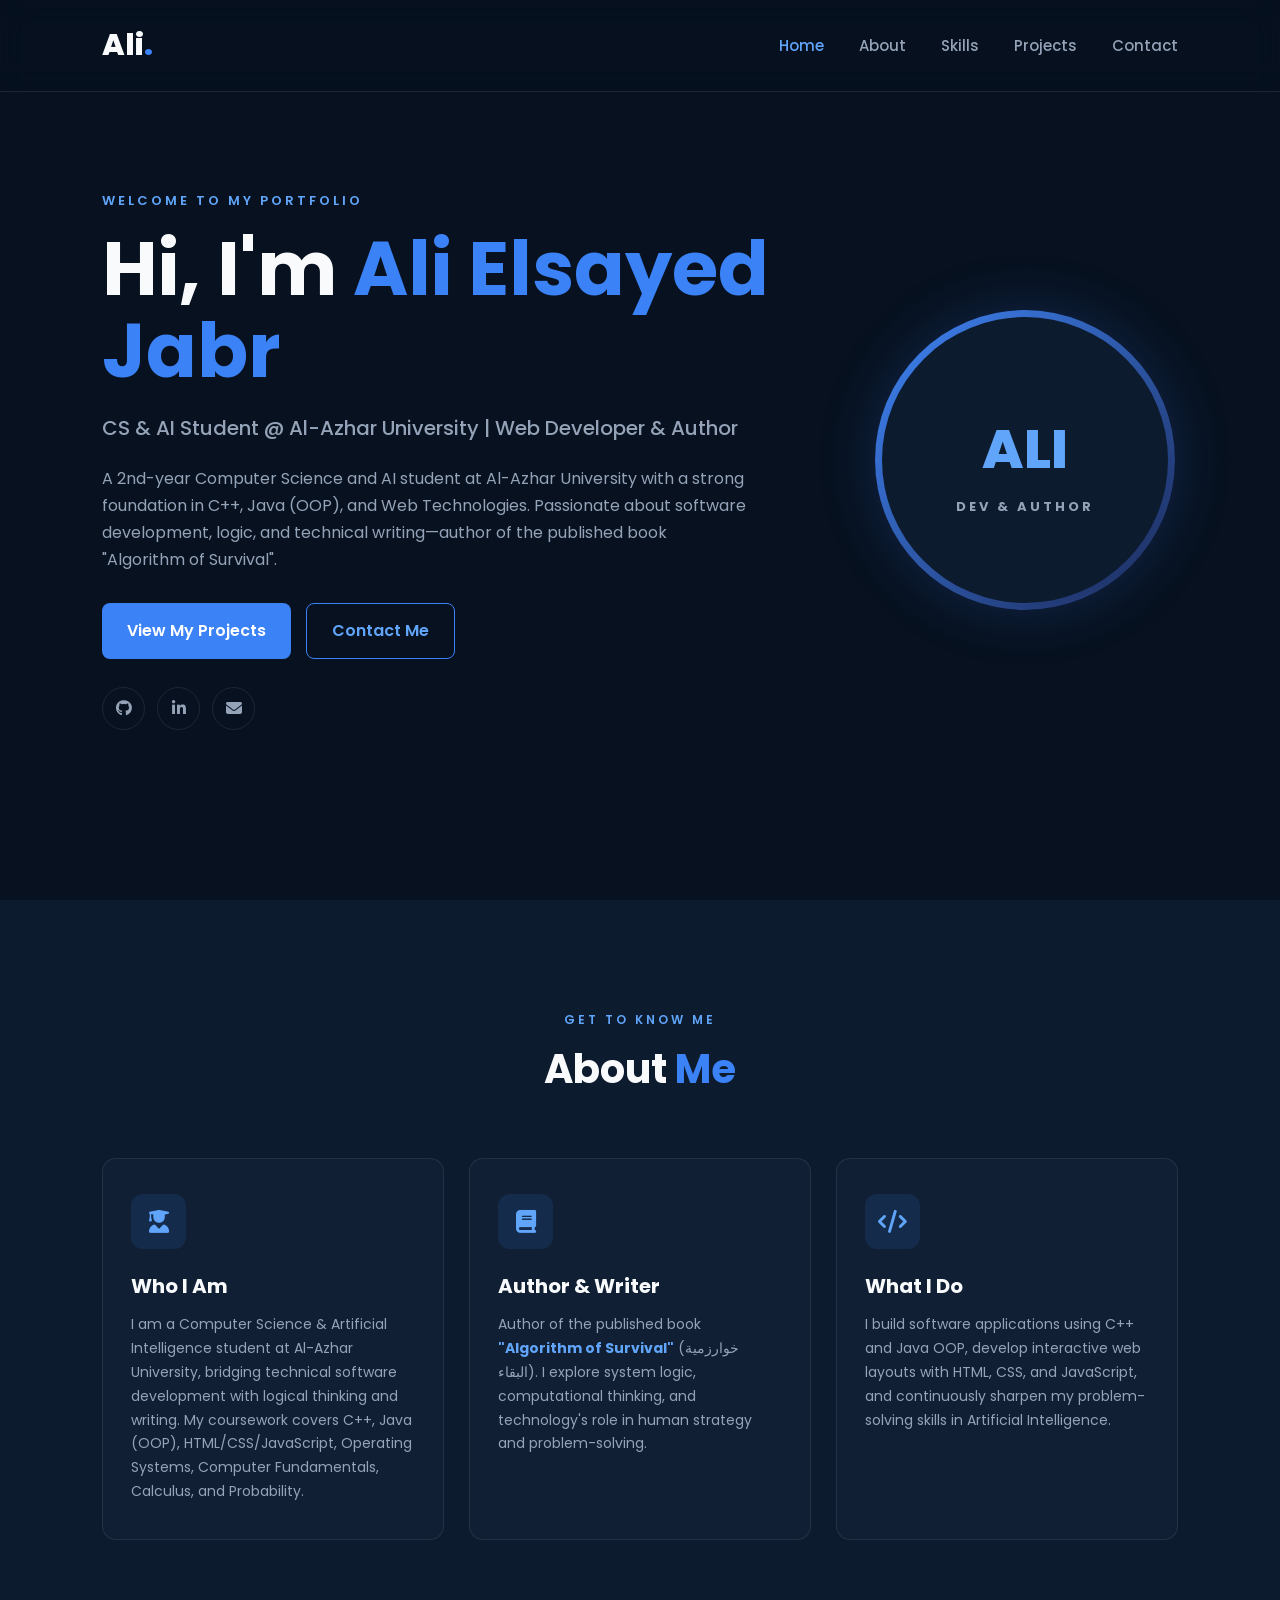
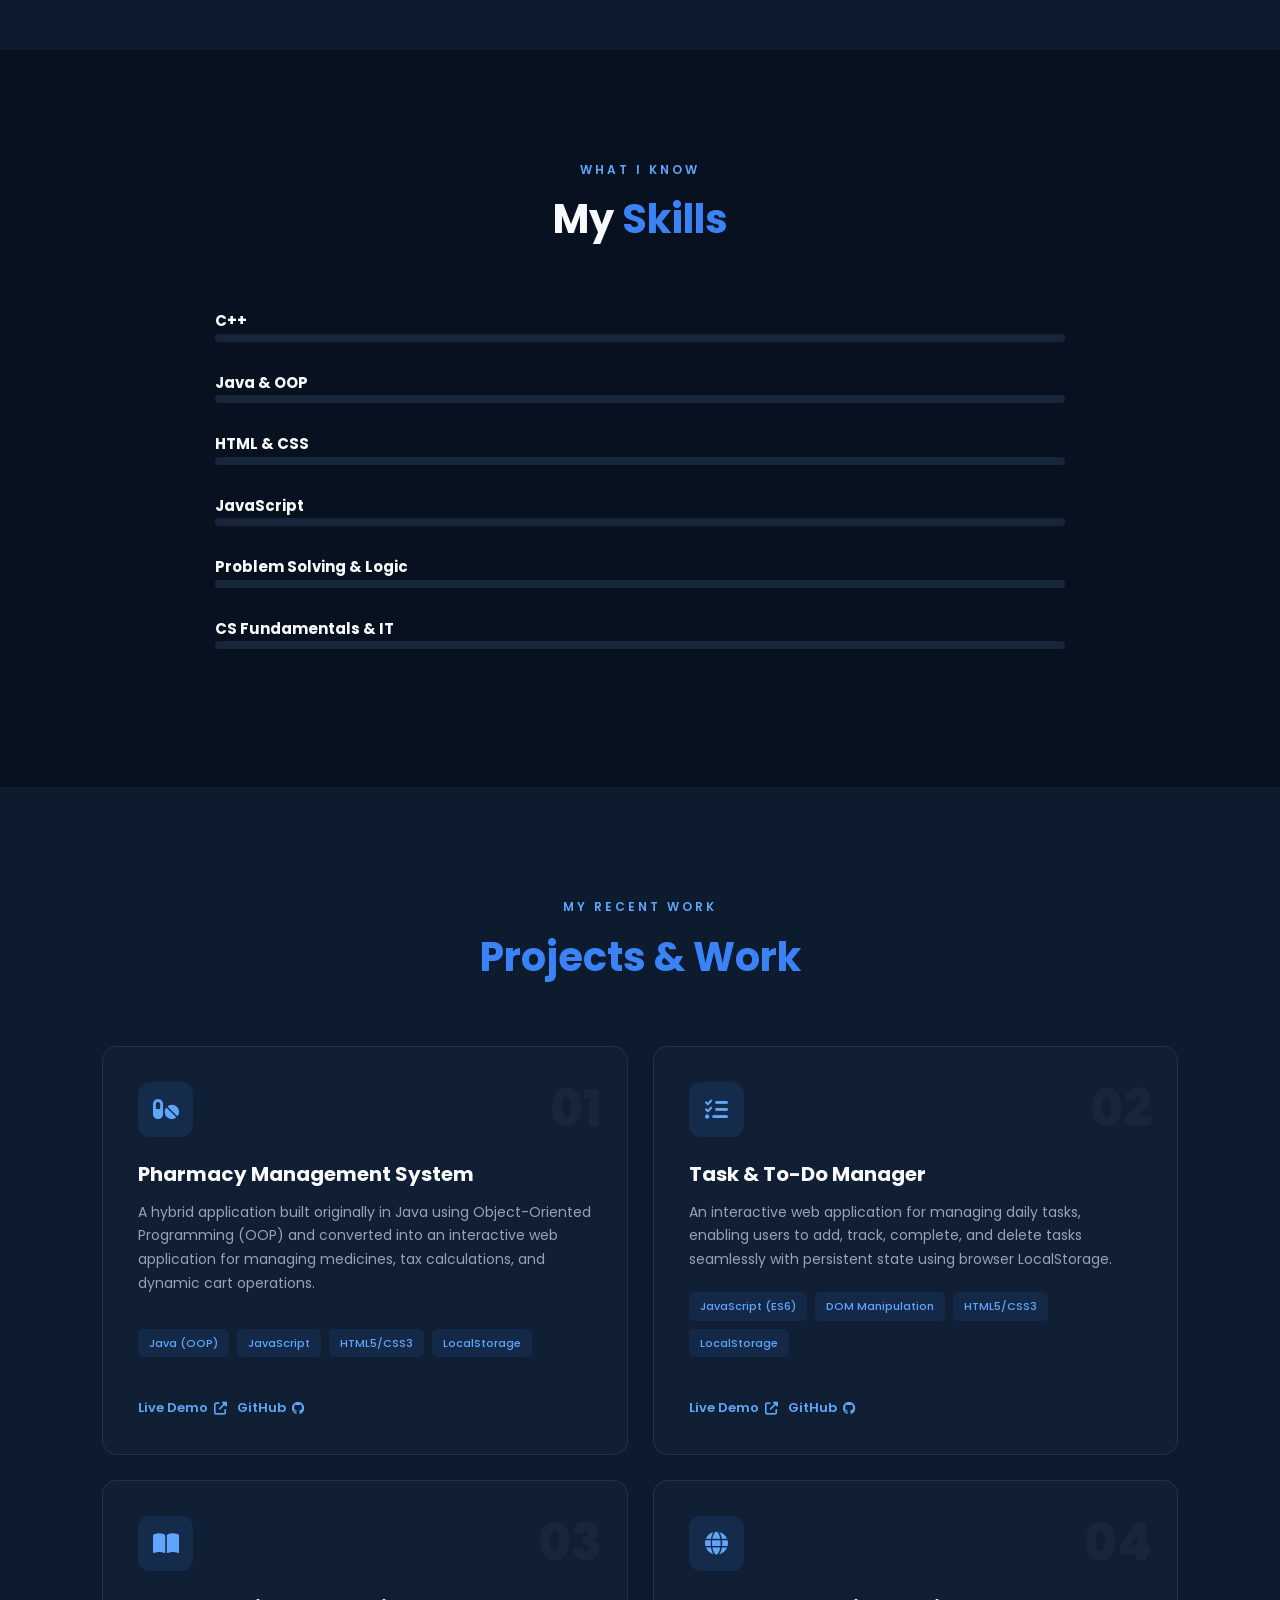
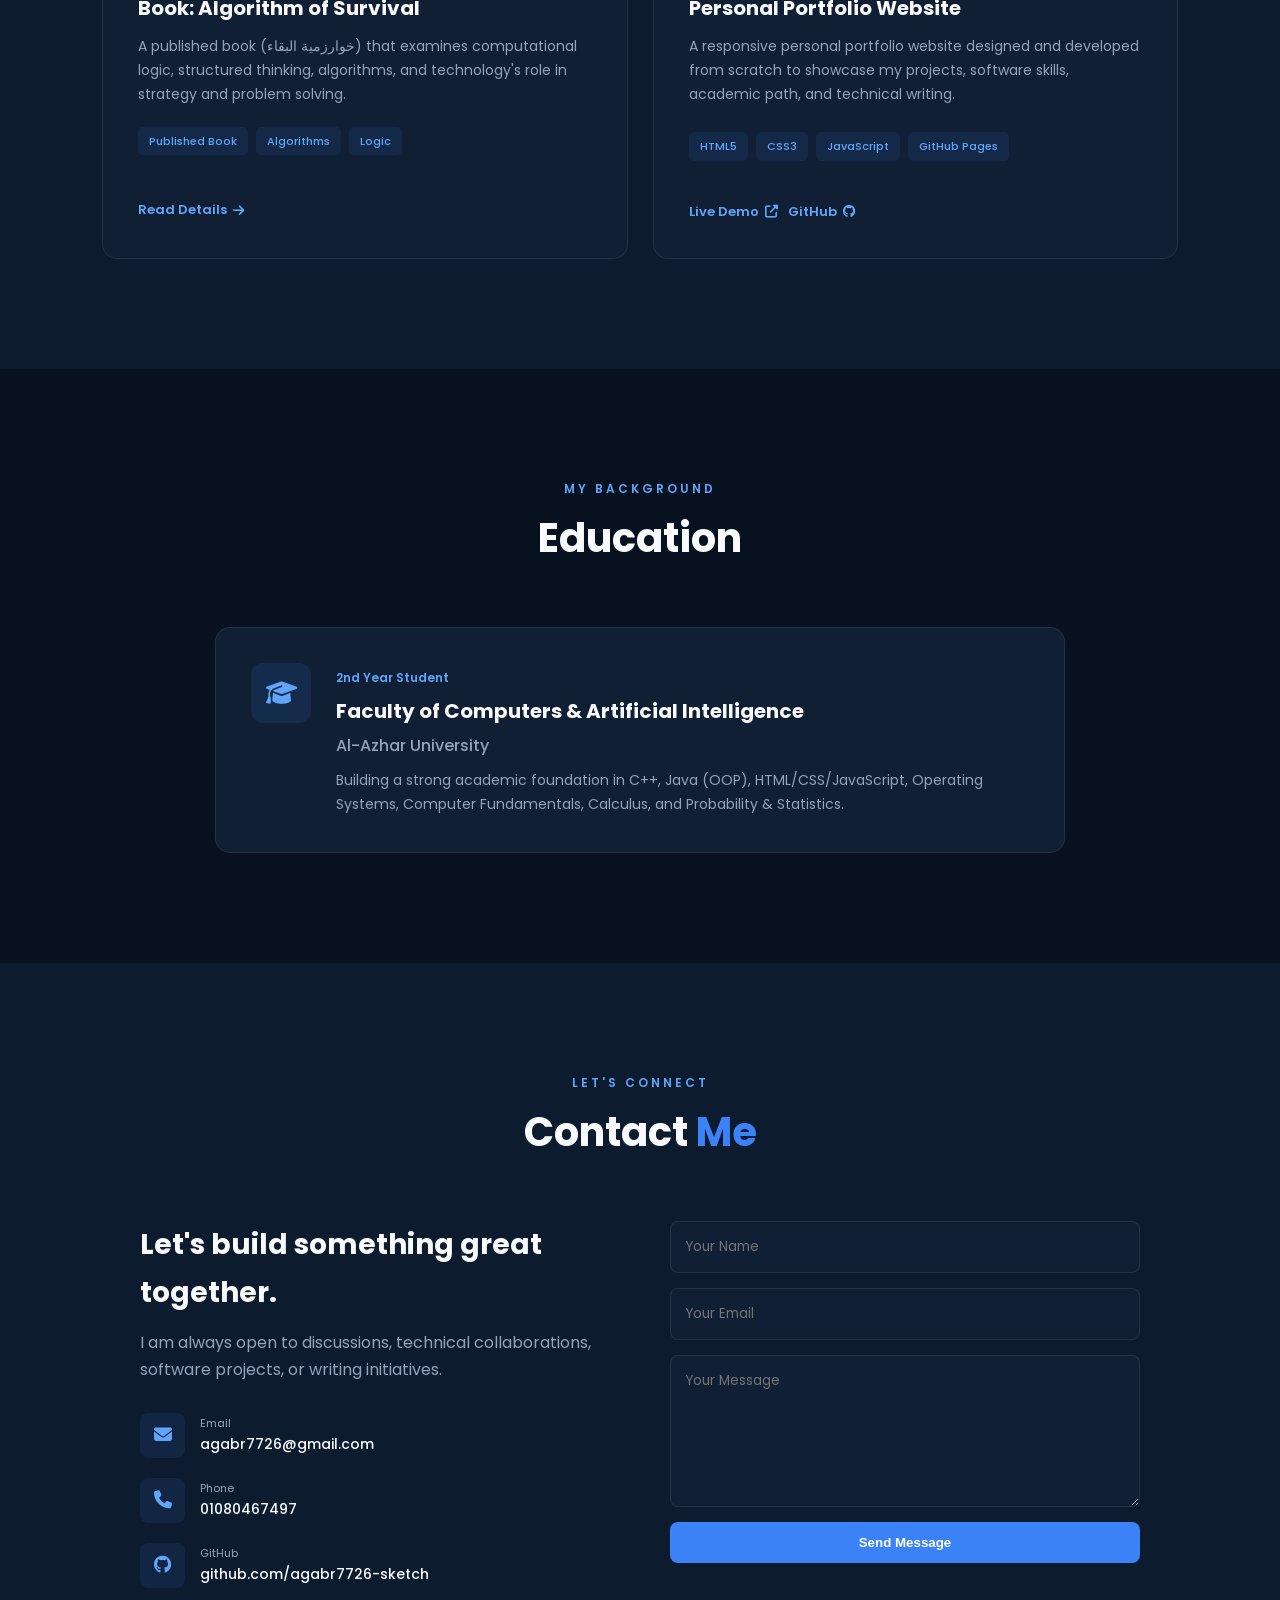
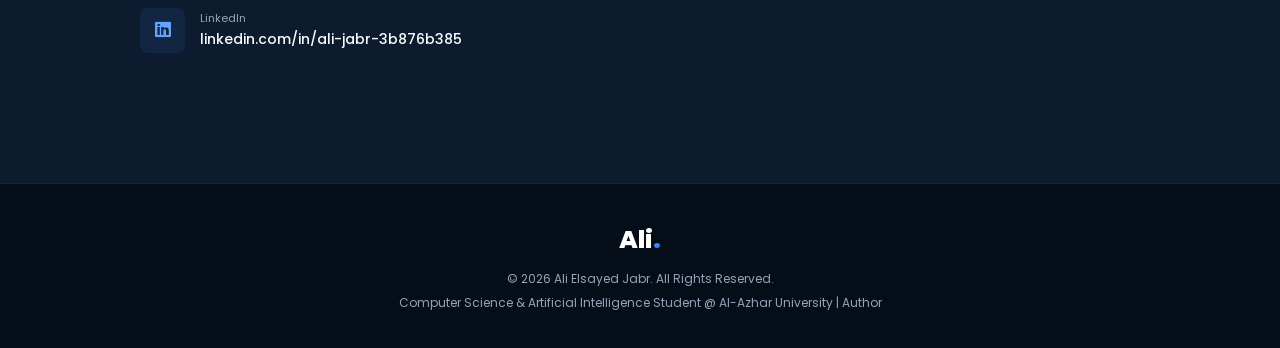
==== index.html @ 3e6e1733 "Add files via upload" ====
<!DOCTYPE html>
<html lang="en">
<head>
    <meta charset="UTF-8">
    <meta name="viewport" content="width=device-width, initial-scale=1.0">

    <title>Ali Elsayed Jabr | CS & AI Student & Author</title>

    <link rel="stylesheet" href="style.css">

    <link
        rel="stylesheet"
        href="https://cdnjs.cloudflare.com/ajax/libs/font-awesome/6.5.2/css/all.min.css"
    >
</head>

<body>

    <!-- ================= NAVBAR ================= -->

    <header class="header">

        <a href="#" class="logo">
            Ali<span>.</span>
        </a>

        <nav class="navbar">
            <a href="#home" class="active">Home</a>
            <a href="#about">About</a>
            <a href="#skills">Skills</a>
            <a href="#projects">Projects</a>
            <a href="#contact">Contact</a>
        </nav>

        <div class="menu-icon" id="menu-icon">
            <i class="fas fa-bars"></i>
        </div>

    </header>


    <!-- ================= HOME ================= -->

    <section class="home" id="home">

        <div class="home-content">

            <p class="small-title">WELCOME TO MY PORTFOLIO</p>

            <h1>
                Hi, I'm <span>Ali Elsayed Jabr</span>
            </h1>

            <h2>
                CS & AI Student @ Al-Azhar University | Web Developer & Author
            </h2>

            <p>
                A 2nd-year Computer Science and AI student at Al-Azhar University with a strong foundation in C++, Java (OOP), and Web Technologies. Passionate about software development, logic, and technical writing—author of the published book "Algorithm of Survival".
            </p>

            <div class="buttons">

                <a href="#projects" class="btn">
                    View My Projects
                </a>

                <a href="#contact" class="btn btn-outline">
                    Contact Me
                </a>

            </div>

            <div class="social-icons">

                <a href="https://github.com/agabr7726-sketch" target="_blank">
                    <i class="fab fa-github"></i>
                </a>

                <a href="https://www.linkedin.com/in/ali-jabr-3b876b385" target="_blank">
                    <i class="fab fa-linkedin-in"></i>
                </a>

                <a href="mailto:agabr7726@gmail.com">
                    <i class="fas fa-envelope"></i>
                </a>

            </div>

        </div>


        <div class="home-image">

            <div class="profile-circle">

                <div class="profile-text">
                    <span>ALI</span>
                    <strong>DEV & AUTHOR</strong>
                </div>

            </div>

        </div>

    </section>


    <!-- ================= ABOUT ================= -->

    <section class="about section" id="about">

        <div class="section-title">
            <p>GET TO KNOW ME</p>
            <h2>About <span>Me</span></h2>
        </div>

        <div class="about-container">

            <div class="about-card">

                <div class="icon">
                    <i class="fas fa-user-graduate"></i>
                </div>

                <h3>Who I Am</h3>

                <p>
                    I am a Computer Science & Artificial Intelligence student at Al-Azhar University, bridging technical software development with logical thinking and writing. My coursework covers C++, Java (OOP), HTML/CSS/JavaScript, Operating Systems, Computer Fundamentals, Calculus, and Probability.
                </p>

            </div>


            <div class="about-card">

                <div class="icon">
                    <i class="fas fa-book"></i>
                </div>

                <h3>Author & Writer</h3>

                <p>
                    Author of the published book <strong>"Algorithm of Survival"</strong> (خوارزمية البقاء). I explore system logic, computational thinking, and technology's role in human strategy and problem-solving.
                </p>

            </div>


            <div class="about-card">

                <div class="icon">
                    <i class="fas fa-code"></i>
                </div>

                <h3>What I Do</h3>

                <p>
                    I build software applications using C++ and Java OOP, develop interactive web layouts with HTML, CSS, and JavaScript, and continuously sharpen my problem-solving skills in Artificial Intelligence.
                </p>

            </div>

        </div>

    </section>


    <!-- ================= SKILLS ================= -->

    <section class="skills section" id="skills">

        <div class="section-title">
            <p>WHAT I KNOW</p>
            <h2>My <span>Skills</span></h2>
        </div>

        <div class="skills-container">

            <div class="skill">
                <div class="skill-info">
                    <h3>C++</h3>
                </div>

                <div class="progress">
                    <span style="width:85%"></span>
                </div>
            </div>


            <div class="skill">
                <div class="skill-info">
                    <h3>Java & OOP</h3>
                </div>

                <div class="progress">
                    <span style="width:85%"></span>
                </div>
            </div>


            <div class="skill">
                <div class="skill-info">
                    <h3>HTML & CSS</h3>
                </div>

                <div class="progress">
                    <span style="width:90%"></span>
                </div>
            </div>


            <div class="skill">
                <div class="skill-info">
                    <h3>JavaScript</h3>
                </div>

                <div class="progress">
                    <span style="width:75%"></span>
                </div>
            </div>


            <div class="skill">
                <div class="skill-info">
                    <h3>Problem Solving & Logic</h3>
                </div>

                <div class="progress">
                    <span style="width:80%"></span>
                </div>
            </div>


            <div class="skill">
                <div class="skill-info">
                    <h3>CS Fundamentals & IT</h3>
                </div>

                <div class="progress">
                    <span style="width:85%"></span>
                </div>
            </div>

        </div>

    </section>


    <!-- ================= PROJECTS ================= -->

    <section class="projects section" id="projects">

        <div class="section-title">
            <p>MY RECENT WORK</p>
            <h2><span>Projects & Work</span></h2>
        </div>

        <div class="projects-container">

            <!-- Project 01: Pharmacy Management System -->
            <div class="project-card">

                <div class="project-number">01</div>

                <div class="project-icon">
                    <i class="fas fa-pills"></i>
                </div>

                <h3>Pharmacy Management System</h3>

                <p>
                    A hybrid application built originally in Java using Object-Oriented Programming (OOP) and converted into an interactive web application for managing medicines, tax calculations, and dynamic cart operations.
                </p>

                <div class="tags">
                    <span>Java (OOP)</span>
                    <span>JavaScript</span>
                    <span>HTML5/CSS3</span>
                    <span>LocalStorage</span>
                </div>

                <div class="project-links-group" style="display: flex; gap: 10px; margin-top: 15px;">
                    <a href="https://agabr7726-sketch.github.io/Pharmacy-Management-System/" target="_blank" class="project-link">
                        Live Demo <i class="fas fa-external-link-alt"></i>
                    </a>
                    <a href="https://github.com/agabr7726-sketch/Pharmacy-Management-System" target="_blank" class="project-link">
                        GitHub <i class="fab fa-github"></i>
                    </a>
                </div>

            </div>


            <!-- Project 02: To-Do List Web App -->
            <div class="project-card">

                <div class="project-number">02</div>

                <div class="project-icon">
                    <i class="fas fa-tasks"></i>
                </div>

                <h3>Task & To-Do Manager</h3>

                <p>
                    An interactive web application for managing daily tasks, enabling users to add, track, complete, and delete tasks seamlessly with persistent state using browser LocalStorage.
                </p>

                <div class="tags">
                    <span>JavaScript (ES6)</span>
                    <span>DOM Manipulation</span>
                    <span>HTML5/CSS3</span>
                    <span>LocalStorage</span>
                </div>

                <div class="project-links-group" style="display: flex; gap: 10px; margin-top: 15px;">
                    <a href="https://agabr7726-sketch.github.io/TODOLIST_WEB/" target="_blank" class="project-link">
                        Live Demo <i class="fas fa-external-link-alt"></i>
                    </a>
                    <a href="https://github.com/agabr7726-sketch/TODOLIST_WEB" target="_blank" class="project-link">
                        GitHub <i class="fab fa-github"></i>
                    </a>
                </div>

            </div>


            <!-- Project 03: The Book -->
            <div class="project-card">

                <div class="project-number">03</div>

                <div class="project-icon">
                    <i class="fas fa-book-open"></i>
                </div>

                <h3>Book: Algorithm of Survival</h3>

                <p>
                    A published book (خوارزمية البقاء) that examines computational logic, structured thinking, algorithms, and technology's role in strategy and problem solving.
                </p>

                <div class="tags">
                    <span>Published Book</span>
                    <span>Algorithms</span>
                    <span>Logic</span>
                </div>

                <div class="project-links-group" style="margin-top: 15px;">
                    <a href="#about" class="project-link">
                        Read Details <i class="fas fa-arrow-right"></i>
                    </a>
                </div>

            </div>


            <!-- Project 04: Personal Portfolio Website -->
            <div class="project-card">

                <div class="project-number">04</div>

                <div class="project-icon">
                    <i class="fas fa-globe"></i>
                </div>

                <h3>Personal Portfolio Website</h3>

                <p>
                    A responsive personal portfolio website designed and developed from scratch to showcase my projects, software skills, academic path, and technical writing.
                </p>

                <div class="tags">
                    <span>HTML5</span>
                    <span>CSS3</span>
                    <span>JavaScript</span>
                    <span>GitHub Pages</span>
                </div>

                <div class="project-links-group" style="display: flex; gap: 10px; margin-top: 15px;">
                    <a href="https://agabr7726-sketch.github.io/portfolio/" target="_blank" class="project-link">
                        Live Demo <i class="fas fa-external-link-alt"></i>
                    </a>
                    <a href="https://github.com/agabr7726-sketch/portfolio" target="_blank" class="project-link">
                        GitHub <i class="fab fa-github"></i>
                    </a>
                </div>

            </div>

        </div>

    </section>


    <!-- ================= EDUCATION ================= -->

    <section class="education section">

        <div class="section-title">
            <p>MY BACKGROUND</p>
            <h2>Education</h2>
        </div>

        <div class="education-card">

            <div class="education-icon">
                <i class="fas fa-graduation-cap"></i>
            </div>

            <div>

                <span class="date">
                    2nd Year Student
                </span>

                <h3>
                    Faculty of Computers & Artificial Intelligence
                </h3>

                <h4>
                    Al-Azhar University
                </h4>

                <p>
                    Building a strong academic foundation in C++, Java (OOP), HTML/CSS/JavaScript, Operating Systems, Computer Fundamentals, Calculus, and Probability & Statistics.
                </p>

            </div>

        </div>

    </section>


    <!-- ================= CONTACT ================= -->

    <section class="contact section" id="contact">

        <div class="section-title">
            <p>LET'S CONNECT</p>
            <h2>Contact <span>Me</span></h2>
        </div>


        <div class="contact-container">

            <div class="contact-info">

                <h3>
                    Let's build something great together.
                </h3>

                <p>
                    I am always open to discussions, technical collaborations, software projects, or writing initiatives.
                </p>


                <div class="contact-item">

                    <i class="fas fa-envelope"></i>

                    <div>
                        <span>Email</span>
                        <p><a href="mailto:agabr7726@gmail.com">agabr7726@gmail.com</a></p>
                    </div>

                </div>


                <div class="contact-item">

                    <i class="fas fa-phone"></i>

                    <div>
                        <span>Phone</span>
                        <p><a href="tel:01080467497">01080467497</a></p>
                    </div>

                </div>


                <div class="contact-item">

                    <i class="fab fa-github"></i>

                    <div>
                        <span>GitHub</span>
                        <p><a href="https://github.com/agabr7726-sketch" target="_blank">github.com/agabr7726-sketch</a></p>
                    </div>

                </div>


                <div class="contact-item">

                    <i class="fab fa-linkedin"></i>

                    <div>
                        <span>LinkedIn</span>
                        <p><a href="https://www.linkedin.com/in/ali-jabr-3b876b385" target="_blank">linkedin.com/in/ali-jabr-3b876b385</a></p>
                    </div>

                </div>

            </div>


            <form class="contact-form" id="contact-form">

                <input
                    type="text"
                    placeholder="Your Name"
                    required
                >

                <input
                    type="email"
                    placeholder="Your Email"
                    required
                >

                <textarea
                    rows="6"
                    placeholder="Your Message"
                    required
                ></textarea>

                <button type="submit" class="btn">
                    Send Message
                </button>

            </form>

        </div>

    </section>


    <!-- ================= FOOTER ================= -->

    <footer>

        <div class="footer-logo">
            Ali<span>.</span>
        </div>

        <p>
            © 2026 Ali Elsayed Jabr. All Rights Reserved.
        </p>

        <p>
            Computer Science & Artificial Intelligence Student @ Al-Azhar University | Author
        </p>

    </footer>


    <script src="script.js"></script>

</body>
</html>
---- style.css ----
@import url('https://fonts.googleapis.com/css2?family=Poppins:wght@300;400;500;600;700;800&display=swap');

* {
    margin: 0;
    padding: 0;
    box-sizing: border-box;
    text-decoration: none;
    border: none;
    outline: none;
    scroll-behavior: smooth;
}

:root {
    --bg: #07111f;
    --bg-light: #0d1b2e;
    --card: #101f33;
    --blue: #3b82f6;
    --blue-light: #60a5fa;
    --text: #f8fafc;
    --muted: #94a3b8;
    --border: rgba(148,163,184,.15);
}

body {
    font-family: 'Poppins', sans-serif;
    background: var(--bg);
    color: var(--text);
    line-height: 1.7;
}

/* ================= HEADER & NAVBAR ================= */

.header {
    position: fixed;
    top: 0;
    left: 0;
    width: 100%;
    padding: 20px 8%;
    display: flex;
    align-items: center;
    justify-content: space-between;
    background: rgba(7,17,31,.85);
    backdrop-filter: blur(15px);
    border-bottom: 1px solid var(--border);
    z-index: 1000;
}

.logo {
    font-size: 30px;
    font-weight: 800;
    color: var(--text);
    transition: .3s;
}

.logo span,
h1 span,
h2 span,
footer span {
    color: var(--blue);
}

.navbar {
    display: flex;
    gap: 35px;
}

.navbar a {
    color: var(--muted);
    font-size: 15px;
    font-weight: 500;
    transition: .3s;
}

.navbar a:hover,
.navbar a.active {
    color: var(--blue-light);
}

.menu-icon {
    display: none;
    font-size: 25px;
    color: var(--text);
    cursor: pointer;
}

/* ================= SECTIONS GLOBAL ================= */

section {
    padding: 110px 8%;
}

.section-title {
    text-align: center;
    margin-bottom: 55px;
}

.section-title p {
    color: var(--blue-light);
    font-size: 12px;
    letter-spacing: 3px;
    font-weight: 600;
}

.section-title h2 {
    font-size: 40px;
    margin-top: 5px;
}

/* ================= HOME SECTION ================= */

.home {
    min-height: 100vh;
    display: flex;
    align-items: center;
    justify-content: space-between;
    gap: 50px;
    padding-top: 130px;
}

.home-content {
    max-width: 720px;
}

.small-title {
    color: var(--blue-light);
    font-size: 13px;
    font-weight: 600;
    letter-spacing: 3px;
    margin-bottom: 15px;
}

.home h1 {
    font-size: clamp(40px, 6vw, 75px);
    line-height: 1.1;
    margin-bottom: 18px;
}

.home h2 {
    color: var(--muted);
    font-size: 20px;
    font-weight: 500;
    margin-bottom: 20px;
}

.home p:not(.small-title) {
    color: var(--muted);
    max-width: 650px;
    font-size: 16px;
}

/* Buttons */

.buttons {
    display: flex;
    gap: 15px;
    margin-top: 30px;
}

.btn {
    display: inline-flex;
    align-items: center;
    justify-content: center;
    padding: 13px 25px;
    border-radius: 8px;
    background: var(--blue);
    color: white;
    font-weight: 600;
    transition: .3s;
    cursor: pointer;
}

.btn:hover {
    transform: translateY(-3px);
    box-shadow: 0 10px 30px rgba(59,130,246,.3);
    color: white;
}

.btn-outline {
    background: transparent;
    border: 1px solid var(--blue);
    color: var(--blue-light);
}

.btn-outline:hover {
    background: rgba(59, 130, 246, 0.1);
    color: white;
}

/* Social Icons Links */

.social-icons {
    display: flex;
    gap: 12px;
    margin-top: 28px;
}

.social-icons a {
    width: 43px;
    height: 43px;
    display: flex;
    align-items: center;
    justify-content: center;
    border: 1px solid var(--border);
    border-radius: 50%;
    color: var(--muted);
    transition: .3s;
}

.social-icons a:hover {
    color: white;
    background: var(--blue);
    border-color: var(--blue);
    transform: translateY(-4px);
    box-shadow: 0 5px 15px rgba(59, 130, 246, 0.3);
}

/* Profile Visual */

.home-image {
    width: 350px;
    height: 350px;
    display: flex;
    align-items: center;
    justify-content: center;
}

.profile-circle {
    width: 300px;
    height: 300px;
    border-radius: 50%;
    background:
        radial-gradient(circle at center, #132a46 0 55%, transparent 56%),
        linear-gradient(135deg, var(--blue), #172554);
    padding: 7px;
    box-shadow:
        0 0 60px rgba(59,130,246,.2),
        inset 0 0 40px rgba(255,255,255,.05);
    animation: floating 4s ease-in-out infinite;
}

.profile-text {
    height: 100%;
    border-radius: 50%;
    background: var(--bg-light);
    display: flex;
    align-items: center;
    justify-content: center;
    flex-direction: column;
}

.profile-text span {
    font-size: 55px;
    font-weight: 800;
    color: var(--blue-light);
}

.profile-text strong {
    color: var(--muted);
    letter-spacing: 3px;
    font-size: 13px;
}

@keyframes floating {
    0%, 100% {
        transform: translateY(0);
    }
    50% {
        transform: translateY(-15px);
    }
}

/* ================= ABOUT SECTION ================= */

.about {
    background: var(--bg-light);
}

.about-container {
    display: grid;
    grid-template-columns: repeat(3, 1fr);
    gap: 25px;
}

.about-card {
    background: var(--card);
    border: 1px solid var(--border);
    padding: 35px 28px;
    border-radius: 14px;
    transition: .3s;
}

.about-card:hover {
    transform: translateY(-8px);
    border-color: rgba(59,130,246,.5);
}

.icon,
.project-icon {
    width: 55px;
    height: 55px;
    display: flex;
    align-items: center;
    justify-content: center;
    border-radius: 12px;
    background: rgba(59,130,246,.12);
    color: var(--blue-light);
    font-size: 23px;
    margin-bottom: 20px;
}

.about-card h3 {
    font-size: 20px;
    margin-bottom: 10px;
}

.about-card p {
    color: var(--muted);
    font-size: 14px;
}

.about-card p strong {
    color: var(--blue-light);
}

/* ================= SKILLS SECTION ================= */

.skills-container {
    max-width: 850px;
    margin: auto;
}

.skill {
    margin-bottom: 28px;
}


.skill-info h3 {
    font-size: 15px;
}

.skill-info span {
    color: var(--blue-light);
    font-weight: 600;
}

.progress {
    height: 8px;
    background: #17263b;
    border-radius: 20px;
    overflow: hidden;
}


/* ================= PROJECTS SECTION ================= */

.projects {
    background: var(--bg-light);
}

.projects-container {
    display: grid;
    grid-template-columns: repeat(2, 1fr);
    gap: 25px;
}

.project-card {
    position: relative;
    background: var(--card);
    border: 1px solid var(--border);
    padding: 35px;
    border-radius: 15px;
    transition: .3s;
    display: flex;
    flex-direction: column;
}

.project-card:hover {
    transform: translateY(-7px);
    border-color: rgba(59,130,246,.5);
}

.project-number {
    position: absolute;
    right: 25px;
    top: 20px;
    font-size: 50px;
    font-weight: 800;
    color: rgba(255,255,255,.035);
}

.project-card h3 {
    font-size: 20px;
    margin-bottom: 10px;
}

.project-card p {
    color: var(--muted);
    font-size: 14px;
    margin-bottom: 20px;
    flex-grow: 1;
}

.tags {
    display: flex;
    flex-wrap: wrap;
    gap: 8px;
    margin-bottom: 25px;
}

.tags span {
    background: rgba(59,130,246,.1);
    color: var(--blue-light);
    padding: 5px 11px;
    border-radius: 5px;
    font-size: 11px;
    font-weight: 500;
}

/* Project Links */

.project-link {
    color: var(--blue-light);
    font-size: 13px;
    font-weight: 600;
    display: inline-flex;
    align-items: center;
    gap: 6px;
    transition: .3s;
}

.project-link i {
    transition: transform .3s;
}

.project-link:hover {
    color: var(--text);
}

.project-link:hover i {
    transform: translateX(5px);
}

/* ================= EDUCATION SECTION ================= */

.education-card {
    max-width: 850px;
    margin: auto;
    padding: 35px;
    display: flex;
    gap: 25px;
    background: var(--card);
    border: 1px solid var(--border);
    border-radius: 15px;
}

.education-icon {
    min-width: 60px;
    height: 60px;
    border-radius: 12px;
    display: flex;
    align-items: center;
    justify-content: center;
    background: rgba(59,130,246,.12);
    color: var(--blue-light);
    font-size: 25px;
}

.date {
    color: var(--blue-light);
    font-size: 12px;
    font-weight: 600;
}

.education-card h3 {
    margin: 4px 0;
    font-size: 20px;
}

.education-card h4 {
    color: var(--muted);
    font-weight: 500;
    margin-bottom: 10px;
}

.education-card p {
    color: var(--muted);
    font-size: 14px;
}

/* ================= CONTACT SECTION ================= */

.contact {
    background: var(--bg-light);
}

.contact-container {
    display: grid;
    grid-template-columns: 1fr 1fr;
    gap: 60px;
    max-width: 1000px;
    margin: auto;
}

.contact-info h3 {
    font-size: 28px;
    margin-bottom: 12px;
}

.contact-info > p {
    color: var(--muted);
    margin-bottom: 30px;
}

.contact-item {
    display: flex;
    gap: 15px;
    align-items: center;
    margin-bottom: 20px;
}

.contact-item > i {
    width: 45px;
    height: 45px;
    display: flex;
    align-items: center;
    justify-content: center;
    background: rgba(59,130,246,.1);
    color: var(--blue-light);
    border-radius: 8px;
    font-size: 18px;
}

.contact-item span {
    color: var(--muted);
    font-size: 11px;
    display: block;
}

/* Contact Links Fixes */

.contact-item p {
    font-size: 14px;
}

.contact-item p a {
    color: var(--text);
    font-weight: 500;
    transition: .3s;
}

.contact-item p a:hover {
    color: var(--blue-light);
    text-decoration: underline;
}

/* Form Styles */

.contact-form {
    display: flex;
    flex-direction: column;
    gap: 15px;
}

.contact-form input,
.contact-form textarea {
    width: 100%;
    background: var(--card);
    border: 1px solid var(--border);
    color: white;
    padding: 15px;
    border-radius: 8px;
    font-family: inherit;
    resize: vertical;
    transition: .3s;
}

.contact-form input:focus,
.contact-form textarea:focus {
    border-color: var(--blue);
    box-shadow: 0 0 10px rgba(59, 130, 246, 0.2);
}

/* ================= FOOTER ================= */

footer {
    text-align: center;
    padding: 35px 20px;
    background: #050d18;
    color: var(--muted);
    font-size: 12px;
    border-top: 1px solid var(--border);
}

.footer-logo {
    font-size: 25px;
    font-weight: 800;
    color: white;
    margin-bottom: 8px;
}

footer p {
    margin-top: 3px;
}

/* ================= MOBILE RESPONSIVE ================= */

@media (max-width: 900px) {

    .navbar {
        position: absolute;
        top: 80px;
        right: -100%;
        width: 250px;
        flex-direction: column;
        background: var(--card);
        padding: 25px;
        border-radius: 10px;
        border: 1px solid var(--border);
        transition: .3s;
    }

    .navbar.show {
        right: 5%;
    }

    .menu-icon {
        display: block;
    }

    .home {
        flex-direction: column-reverse;
        text-align: center;
    }

    .home-content {
        display: flex;
        flex-direction: column;
        align-items: center;
    }

    .home-image {
        width: 280px;
        height: 280px;
    }

    .profile-circle {
        width: 240px;
        height: 240px;
    }

    .profile-text span {
        font-size: 43px;
    }

    .about-container,
    .projects-container,
    .contact-container {
        grid-template-columns: 1fr;
    }
}

@media (max-width: 500px) {

    section {
        padding: 90px 5%;
    }

    .header {
        padding: 18px 5%;
    }

    .home h1 {
        font-size: 38px;
    }

    .home h2 {
        font-size: 17px;
    }

    .buttons {
        flex-direction: column;
        width: 100%;
    }

    .btn {
        width: 100%;
    }

    .section-title h2 {
        font-size: 32px;
    }

    .education-card {
        flex-direction: column;
    }
}
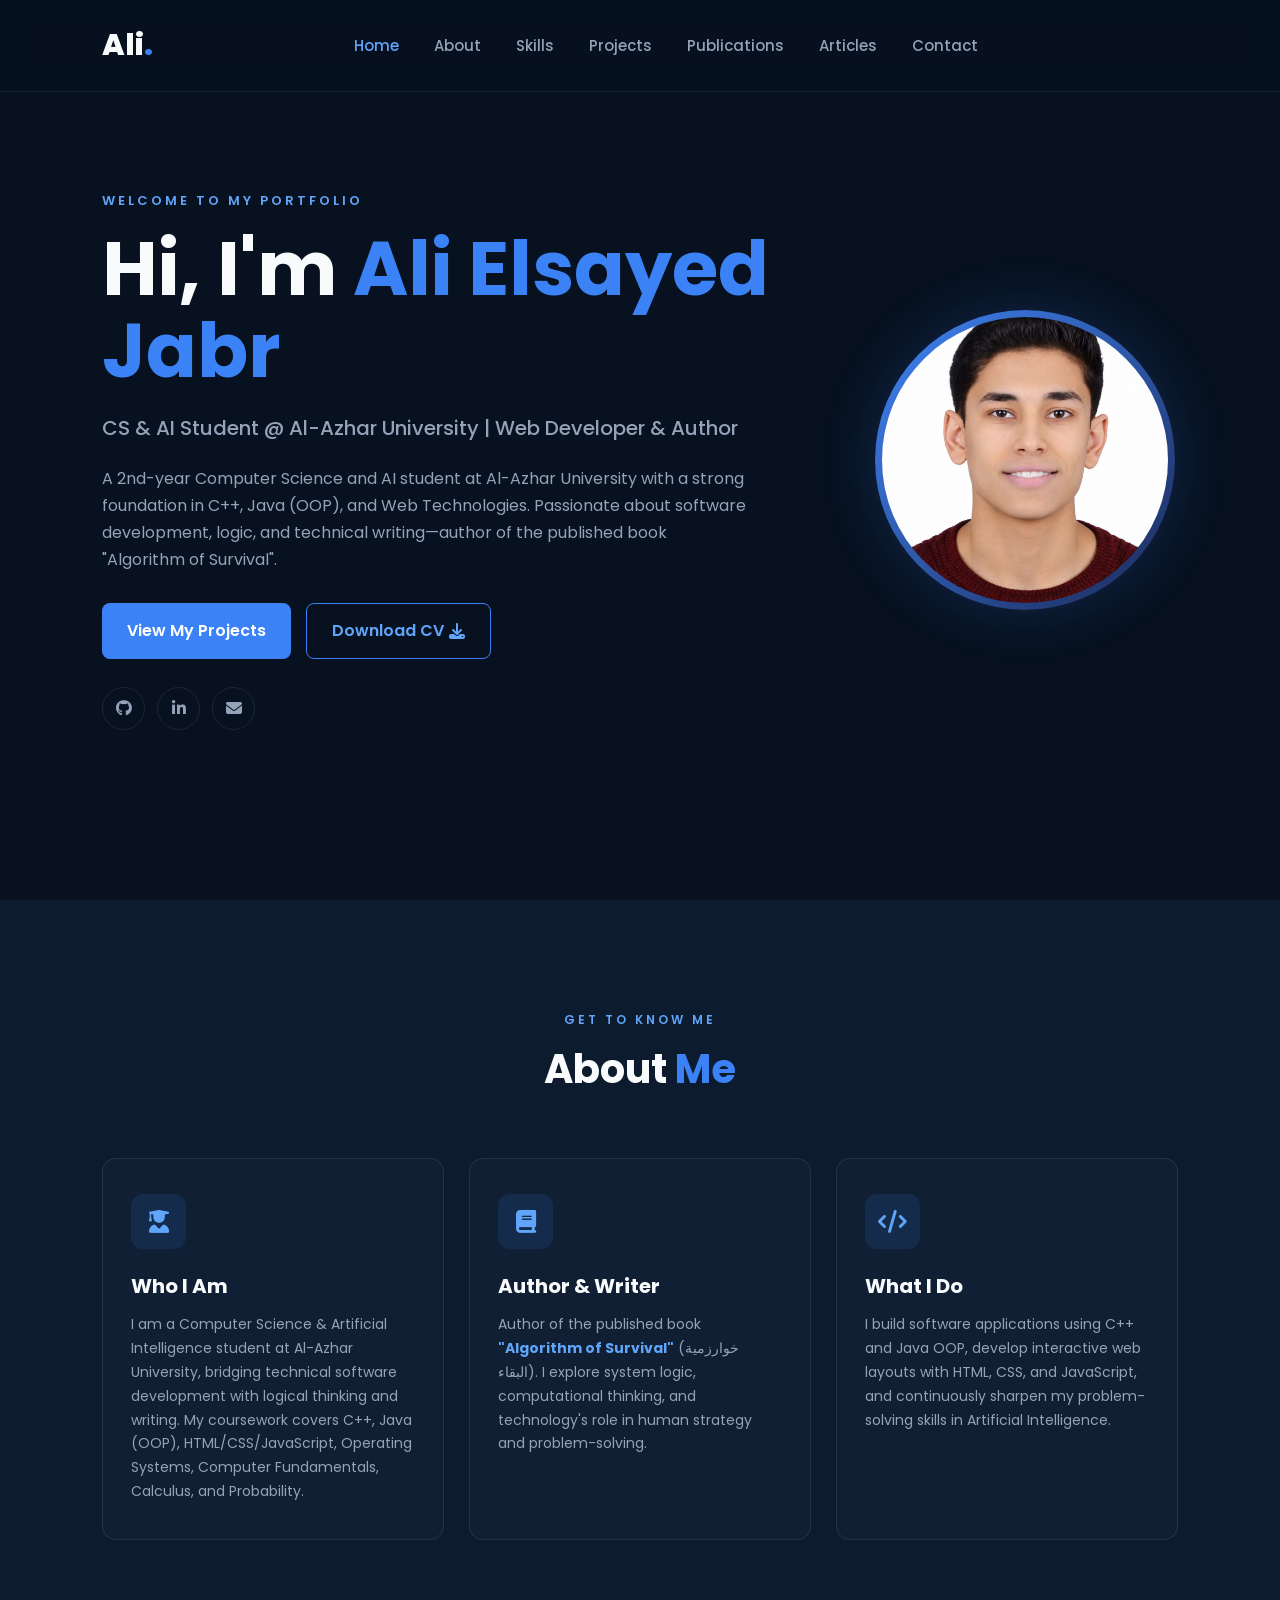
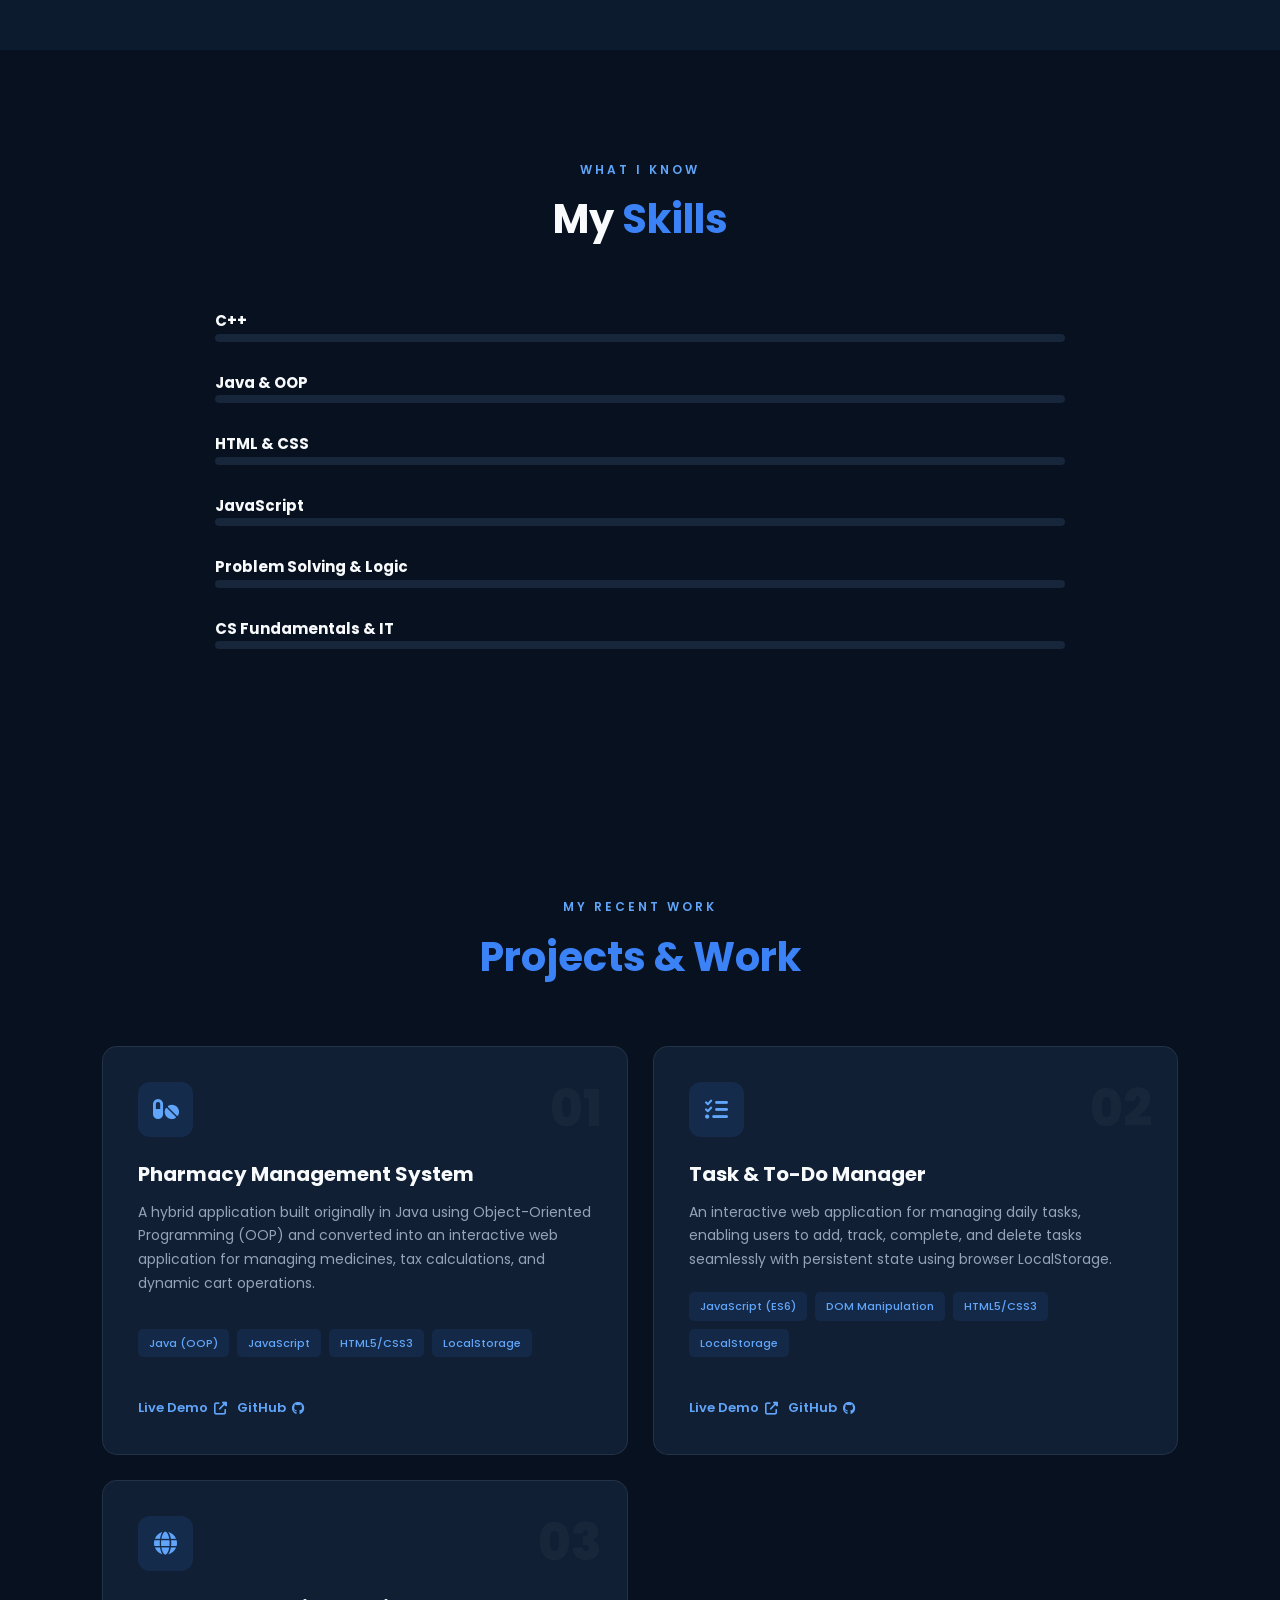
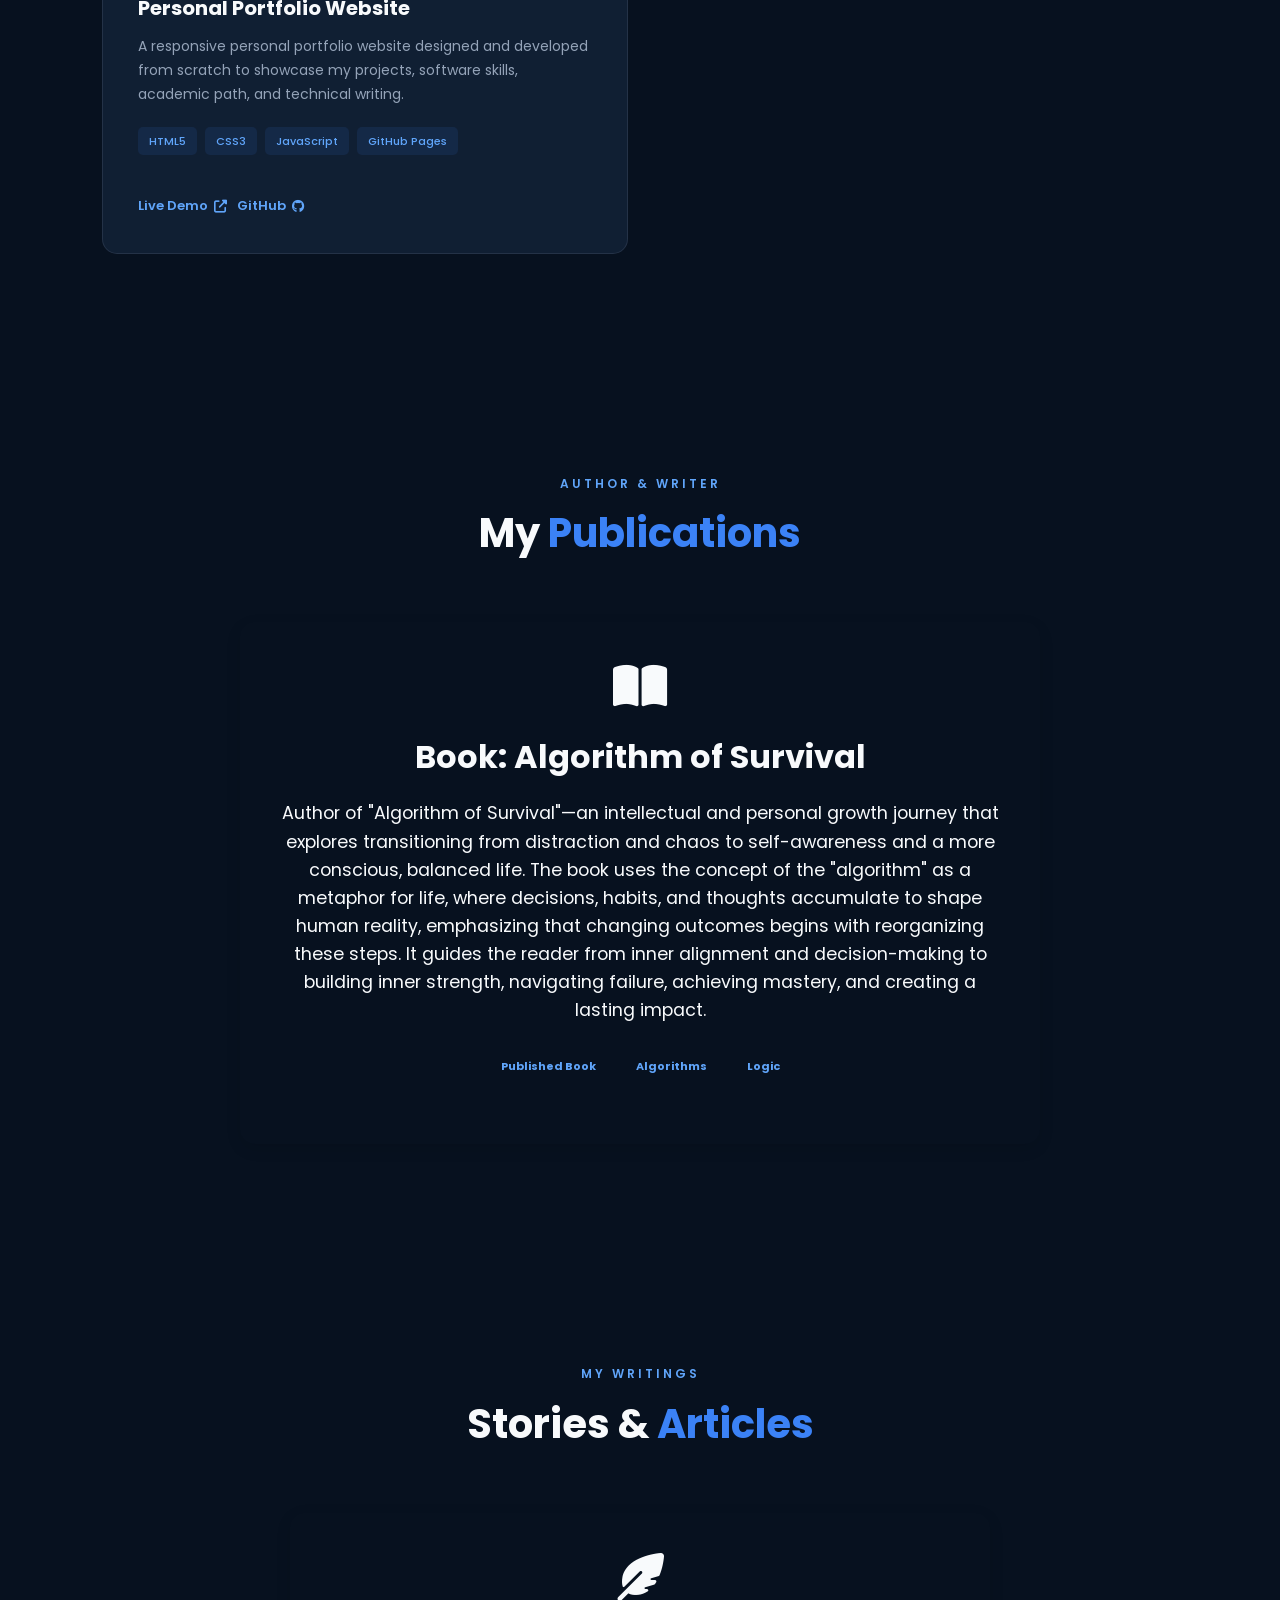
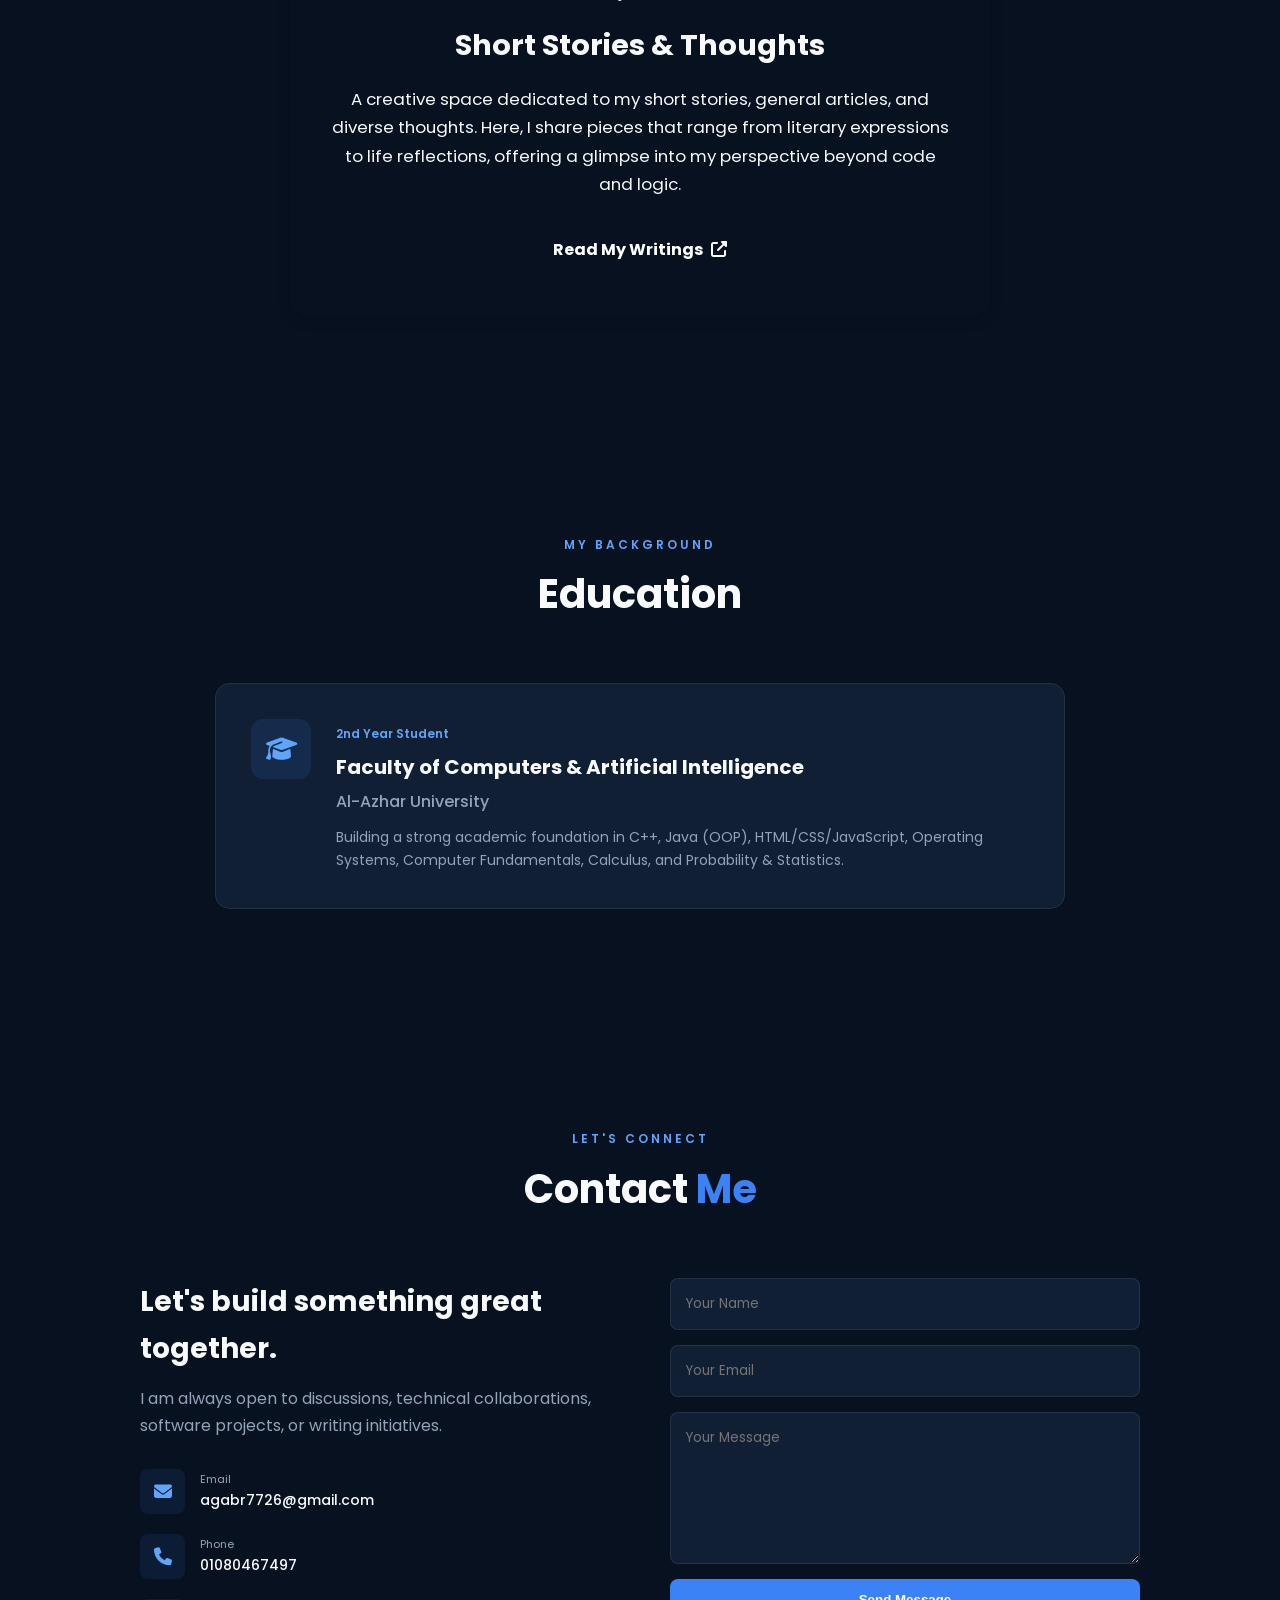
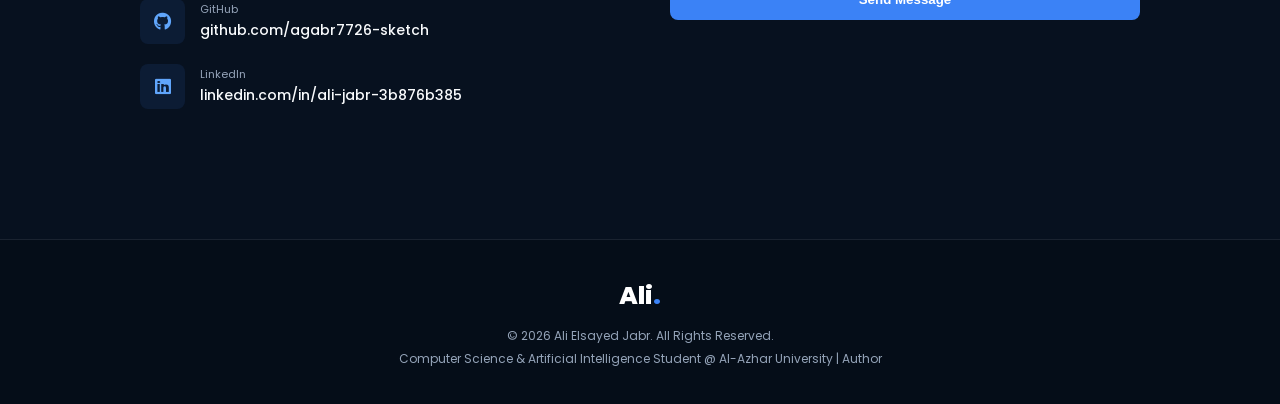
==== commit 1b1e86dd: "Add files via upload" ====
--- a/index.html
+++ b/index.html
@@ -3,561 +3,300 @@
 <head>
     <meta charset="UTF-8">
     <meta name="viewport" content="width=device-width, initial-scale=1.0">
-
     <title>Ali Elsayed Jabr | CS & AI Student & Author</title>
-
     <link rel="stylesheet" href="style.css">
-
-    <link
-        rel="stylesheet"
-        href="https://cdnjs.cloudflare.com/ajax/libs/font-awesome/6.5.2/css/all.min.css"
-    >
+    <link rel="stylesheet" href="https://cdnjs.cloudflare.com/ajax/libs/font-awesome/6.5.2/css/all.min.css">
+    <link href="https://unpkg.com/aos@2.3.1/dist/aos.css" rel="stylesheet">
 </head>
 
 <body>
 
     <!-- ================= NAVBAR ================= -->
-
     <header class="header">
-
-        <a href="#" class="logo">
-            Ali<span>.</span>
-        </a>
+        <a href="#" class="logo">Ali<span>.</span></a>
 
         <nav class="navbar">
             <a href="#home" class="active">Home</a>
             <a href="#about">About</a>
             <a href="#skills">Skills</a>
-            <a href="#projects">Projects</a>
+            <a href="#projects">Projects</a> <!-- المشاريع بقت قبل المنشورات -->
+            <a href="#publications">Publications</a>
+            <a href="#articles">Articles</a>
             <a href="#contact">Contact</a>
         </nav>
 
-        <div class="menu-icon" id="menu-icon">
-            <i class="fas fa-bars"></i>
-        </div>
-
+        <div class="nav-right" style="display: flex; align-items: center; gap: 20px;">
+            <!-- زرار الوضع الفاتح/الغامق (هياخد أيقونة شمس من الجافاسكريبت) -->
+            <i class="fas" id="theme-toggle" style="cursor: pointer; font-size: 1.5rem; transition: 0.3s;"></i>
+            
+            <div class="menu-icon" id="menu-icon">
+                <i class="fas fa-bars"></i>
+            </div>
+        </div>
     </header>
 
 
     <!-- ================= HOME ================= -->
-
     <section class="home" id="home">
-
-        <div class="home-content">
-
+        <div class="home-content" data-aos="fade-right">
             <p class="small-title">WELCOME TO MY PORTFOLIO</p>
-
-            <h1>
-                Hi, I'm <span>Ali Elsayed Jabr</span>
-            </h1>
-
-            <h2>
-                CS & AI Student @ Al-Azhar University | Web Developer & Author
-            </h2>
-
+            <h1>Hi, I'm <span>Ali Elsayed Jabr</span></h1>
+            <h2>CS & AI Student @ Al-Azhar University | Web Developer & Author</h2>
             <p>
                 A 2nd-year Computer Science and AI student at Al-Azhar University with a strong foundation in C++, Java (OOP), and Web Technologies. Passionate about software development, logic, and technical writing—author of the published book "Algorithm of Survival".
             </p>
-
             <div class="buttons">
-
-                <a href="#projects" class="btn">
-                    View My Projects
+                <a href="#projects" class="btn">View My Projects</a>
+                <a href="CV.pdf" download class="btn btn-outline">
+                    Download CV <i class="fas fa-download" style="margin-left: 5px;"></i>
                 </a>
-
-                <a href="#contact" class="btn btn-outline">
-                    Contact Me
-                </a>
-
-            </div>
-
+            </div>
             <div class="social-icons">
-
-                <a href="https://github.com/agabr7726-sketch" target="_blank">
-                    <i class="fab fa-github"></i>
-                </a>
-
-                <a href="https://www.linkedin.com/in/ali-jabr-3b876b385" target="_blank">
-                    <i class="fab fa-linkedin-in"></i>
-                </a>
-
-                <a href="mailto:agabr7726@gmail.com">
-                    <i class="fas fa-envelope"></i>
-                </a>
-
-            </div>
-
-        </div>
-
-
-        <div class="home-image">
-
+                <a href="https://github.com/agabr7726-sketch" target="_blank"><i class="fab fa-github"></i></a>
+                <a href="https://www.linkedin.com/in/ali-jabr-3b876b385" target="_blank"><i class="fab fa-linkedin-in"></i></a>
+                <a href="mailto:agabr7726@gmail.com"><i class="fas fa-envelope"></i></a>
+            </div>
+        </div>
+        <div class="home-image" data-aos="fade-left" data-aos-delay="200">
             <div class="profile-circle">
-
-                <div class="profile-text">
-                    <span>ALI</span>
-                    <strong>DEV & AUTHOR</strong>
-                </div>
-
-            </div>
-
-        </div>
-
-    </section>
-
+                <img src="profile.jpeg" alt="Ali Elsayed Jabr">
+            </div>
+        </div>
+    </section>
 
     <!-- ================= ABOUT ================= -->
-
     <section class="about section" id="about">
-
-        <div class="section-title">
+        <div class="section-title" data-aos="fade-up">
             <p>GET TO KNOW ME</p>
             <h2>About <span>Me</span></h2>
         </div>
-
         <div class="about-container">
-
-            <div class="about-card">
-
-                <div class="icon">
-                    <i class="fas fa-user-graduate"></i>
-                </div>
-
+            <div class="about-card" data-aos="zoom-in" data-aos-delay="100">
+                <div class="icon"><i class="fas fa-user-graduate"></i></div>
                 <h3>Who I Am</h3>
-
-                <p>
-                    I am a Computer Science & Artificial Intelligence student at Al-Azhar University, bridging technical software development with logical thinking and writing. My coursework covers C++, Java (OOP), HTML/CSS/JavaScript, Operating Systems, Computer Fundamentals, Calculus, and Probability.
-                </p>
-
-            </div>
-
-
-            <div class="about-card">
-
-                <div class="icon">
-                    <i class="fas fa-book"></i>
-                </div>
-
+                <p>I am a Computer Science & Artificial Intelligence student at Al-Azhar University, bridging technical software development with logical thinking and writing. My coursework covers C++, Java (OOP), HTML/CSS/JavaScript, Operating Systems, Computer Fundamentals, Calculus, and Probability.</p>
+            </div>
+            <div class="about-card" data-aos="zoom-in" data-aos-delay="200">
+                <div class="icon"><i class="fas fa-book"></i></div>
                 <h3>Author & Writer</h3>
-
-                <p>
-                    Author of the published book <strong>"Algorithm of Survival"</strong> (خوارزمية البقاء). I explore system logic, computational thinking, and technology's role in human strategy and problem-solving.
-                </p>
-
-            </div>
-
-
-            <div class="about-card">
-
-                <div class="icon">
-                    <i class="fas fa-code"></i>
-                </div>
-
+                <p>Author of the published book <strong>"Algorithm of Survival"</strong> (خوارزمية البقاء). I explore system logic, computational thinking, and technology's role in human strategy and problem-solving.</p>
+            </div>
+            <div class="about-card" data-aos="zoom-in" data-aos-delay="300">
+                <div class="icon"><i class="fas fa-code"></i></div>
                 <h3>What I Do</h3>
-
-                <p>
-                    I build software applications using C++ and Java OOP, develop interactive web layouts with HTML, CSS, and JavaScript, and continuously sharpen my problem-solving skills in Artificial Intelligence.
-                </p>
-
-            </div>
-
-        </div>
-
-    </section>
-
+                <p>I build software applications using C++ and Java OOP, develop interactive web layouts with HTML, CSS, and JavaScript, and continuously sharpen my problem-solving skills in Artificial Intelligence.</p>
+            </div>
+        </div>
+    </section>
 
     <!-- ================= SKILLS ================= -->
-
     <section class="skills section" id="skills">
-
-        <div class="section-title">
+        <div class="section-title" data-aos="fade-up">
             <p>WHAT I KNOW</p>
             <h2>My <span>Skills</span></h2>
         </div>
-
         <div class="skills-container">
-
-            <div class="skill">
-                <div class="skill-info">
-                    <h3>C++</h3>
-                </div>
-
-                <div class="progress">
-                    <span style="width:85%"></span>
-                </div>
-            </div>
-
-
-            <div class="skill">
-                <div class="skill-info">
-                    <h3>Java & OOP</h3>
-                </div>
-
-                <div class="progress">
-                    <span style="width:85%"></span>
-                </div>
-            </div>
-
-
-            <div class="skill">
-                <div class="skill-info">
-                    <h3>HTML & CSS</h3>
-                </div>
-
-                <div class="progress">
-                    <span style="width:90%"></span>
-                </div>
-            </div>
-
-
-            <div class="skill">
-                <div class="skill-info">
-                    <h3>JavaScript</h3>
-                </div>
-
-                <div class="progress">
-                    <span style="width:75%"></span>
-                </div>
-            </div>
-
-
-            <div class="skill">
-                <div class="skill-info">
-                    <h3>Problem Solving & Logic</h3>
-                </div>
-
-                <div class="progress">
-                    <span style="width:80%"></span>
-                </div>
-            </div>
-
-
-            <div class="skill">
-                <div class="skill-info">
-                    <h3>CS Fundamentals & IT</h3>
-                </div>
-
-                <div class="progress">
-                    <span style="width:85%"></span>
-                </div>
-            </div>
-
-        </div>
-
-    </section>
-
+            <div class="skill" data-aos="fade-up" data-aos-delay="100">
+                <div class="skill-info"><h3>C++</h3></div>
+                <div class="progress"><span style="width:85%"></span></div>
+            </div>
+            <div class="skill" data-aos="fade-up" data-aos-delay="150">
+                <div class="skill-info"><h3>Java & OOP</h3></div>
+                <div class="progress"><span style="width:85%"></span></div>
+            </div>
+            <div class="skill" data-aos="fade-up" data-aos-delay="200">
+                <div class="skill-info"><h3>HTML & CSS</h3></div>
+                <div class="progress"><span style="width:90%"></span></div>
+            </div>
+            <div class="skill" data-aos="fade-up" data-aos-delay="250">
+                <div class="skill-info"><h3>JavaScript</h3></div>
+                <div class="progress"><span style="width:75%"></span></div>
+            </div>
+            <div class="skill" data-aos="fade-up" data-aos-delay="300">
+                <div class="skill-info"><h3>Problem Solving & Logic</h3></div>
+                <div class="progress"><span style="width:80%"></span></div>
+            </div>
+            <div class="skill" data-aos="fade-up" data-aos-delay="350">
+                <div class="skill-info"><h3>CS Fundamentals & IT</h3></div>
+                <div class="progress"><span style="width:85%"></span></div>
+            </div>
+        </div>
+    </section>
 
     <!-- ================= PROJECTS ================= -->
-
-    <section class="projects section" id="projects">
-
-        <div class="section-title">
+    <section class="projects section" id="projects" style="background-color: var(--second-bg-color);">
+        <div class="section-title" data-aos="fade-up">
             <p>MY RECENT WORK</p>
             <h2><span>Projects & Work</span></h2>
         </div>
-
         <div class="projects-container">
-
-            <!-- Project 01: Pharmacy Management System -->
-            <div class="project-card">
-
+            <div class="project-card" data-aos="fade-up" data-aos-delay="100">
                 <div class="project-number">01</div>
-
-                <div class="project-icon">
-                    <i class="fas fa-pills"></i>
-                </div>
-
+                <div class="project-icon"><i class="fas fa-pills"></i></div>
                 <h3>Pharmacy Management System</h3>
-
-                <p>
-                    A hybrid application built originally in Java using Object-Oriented Programming (OOP) and converted into an interactive web application for managing medicines, tax calculations, and dynamic cart operations.
+                <p>A hybrid application built originally in Java using Object-Oriented Programming (OOP) and converted into an interactive web application for managing medicines, tax calculations, and dynamic cart operations.</p>
+                <div class="tags">
+                    <span>Java (OOP)</span><span>JavaScript</span><span>HTML5/CSS3</span><span>LocalStorage</span>
+                </div>
+                <div class="project-links-group" style="display: flex; gap: 10px; margin-top: 15px;">
+                    <a href="https://agabr7726-sketch.github.io/Pharmacy-Management-System/" target="_blank" class="project-link">Live Demo <i class="fas fa-external-link-alt"></i></a>
+                    <a href="https://github.com/agabr7726-sketch/Pharmacy-Management-System" target="_blank" class="project-link">GitHub <i class="fab fa-github"></i></a>
+                </div>
+            </div>
+            <div class="project-card" data-aos="fade-up" data-aos-delay="200">
+                <div class="project-number">02</div>
+                <div class="project-icon"><i class="fas fa-tasks"></i></div>
+                <h3>Task & To-Do Manager</h3>
+                <p>An interactive web application for managing daily tasks, enabling users to add, track, complete, and delete tasks seamlessly with persistent state using browser LocalStorage.</p>
+                <div class="tags">
+                    <span>JavaScript (ES6)</span><span>DOM Manipulation</span><span>HTML5/CSS3</span><span>LocalStorage</span>
+                </div>
+                <div class="project-links-group" style="display: flex; gap: 10px; margin-top: 15px;">
+                    <a href="https://agabr7726-sketch.github.io/TODOLIST_WEB/" target="_blank" class="project-link">Live Demo <i class="fas fa-external-link-alt"></i></a>
+                    <a href="https://github.com/agabr7726-sketch/TODOLIST_WEB" target="_blank" class="project-link">GitHub <i class="fab fa-github"></i></a>
+                </div>
+            </div>
+            <div class="project-card" data-aos="fade-up" data-aos-delay="300">
+                <div class="project-number">03</div>
+                <div class="project-icon"><i class="fas fa-globe"></i></div>
+                <h3>Personal Portfolio Website</h3>
+                <p>A responsive personal portfolio website designed and developed from scratch to showcase my projects, software skills, academic path, and technical writing.</p>
+                <div class="tags">
+                    <span>HTML5</span><span>CSS3</span><span>JavaScript</span><span>GitHub Pages</span>
+                </div>
+                <div class="project-links-group" style="display: flex; gap: 10px; margin-top: 15px;">
+                    <a href="https://agabr7726-sketch.github.io/portfolio/" target="_blank" class="project-link">Live Demo <i class="fas fa-external-link-alt"></i></a>
+                    <a href="https://github.com/agabr7726-sketch/portfolio" target="_blank" class="project-link">GitHub <i class="fab fa-github"></i></a>
+                </div>
+            </div>
+        </div>
+    </section>
+
+    <!-- ================= PUBLICATIONS ================= -->
+    <section class="publications section" id="publications">
+        <div class="section-title" data-aos="fade-up">
+            <p>AUTHOR & WRITER</p>
+            <h2>My <span>Publications</span></h2>
+        </div>
+        <div class="pub-container" data-aos="zoom-in" data-aos-delay="200" style="border: 2px solid var(--main-color); border-radius: 15px; padding: 40px; text-align: center; max-width: 800px; margin: 0 auto; box-shadow: 0 5px 15px rgba(0,0,0,0.1); background: var(--bg-color);">
+            <i class="fas fa-book-open" style="font-size: 3rem; color: var(--main-color); margin-bottom: 20px;"></i>
+            <h3 style="font-size: 2rem; margin-bottom: 15px;">Book: Algorithm of Survival</h3>
+            <p style="font-size: 1.1rem; line-height: 1.6; margin-bottom: 25px; color: var(--text-color);">
+                Author of "Algorithm of Survival"—an intellectual and personal growth journey that explores transitioning from distraction and chaos to self-awareness and a more conscious, balanced life. The book uses the concept of the "algorithm" as a metaphor for life, where decisions, habits, and thoughts accumulate to shape human reality, emphasizing that changing outcomes begins with reorganizing these steps. It guides the reader from inner alignment and decision-making to building inner strength, navigating failure, achieving mastery, and creating a lasting impact.
+            </p>
+            <div class="tags" style="display: flex; justify-content: center; gap: 10px; flex-wrap: wrap; margin-bottom: 20px;">
+                <span style="background: var(--second-bg-color); padding: 8px 15px; border-radius: 5px; font-weight: bold;">Published Book</span>
+                <span style="background: var(--second-bg-color); padding: 8px 15px; border-radius: 5px; font-weight: bold;">Algorithms</span>
+                <span style="background: var(--second-bg-color); padding: 8px 15px; border-radius: 5px; font-weight: bold;">Logic</span>
+            </div>
+        </div>
+    </section>
+
+<!-- ================= ARTICLES / BLOG ================= -->
+    <section class="articles section" id="articles" style="background-color: var(--second-bg-color);">
+        <div class="section-title" data-aos="fade-up">
+            <p>MY WRITINGS</p>
+            <h2>Stories & <span>Articles</span></h2>
+        </div>
+
+        <div class="articles-container" style="display: flex; justify-content: center;">
+            <!-- كارت واحد مجمع للقصص والمقالات -->
+            <div class="article-card" data-aos="fade-up" data-aos-delay="100" style="background: var(--bg-color); padding: 40px; border-radius: 15px; box-shadow: 0 4px 15px rgba(0,0,0,0.1); border-top: 4px solid var(--main-color); max-width: 700px; text-align: center;">
+                <i class="fas fa-feather-alt" style="font-size: 3rem; color: var(--main-color); margin-bottom: 20px;"></i>
+                <h3 style="font-size: 1.8rem; margin-bottom: 15px;">Short Stories & Thoughts</h3>
+                <p style="font-size: 1.05rem; line-height: 1.7; color: var(--text-color); margin-bottom: 25px;">
+                    A creative space dedicated to my short stories, general articles, and diverse thoughts. Here, I share pieces that range from literary expressions to life reflections, offering a glimpse into my perspective beyond code and logic.
                 </p>
 
-                <div class="tags">
-                    <span>Java (OOP)</span>
-                    <span>JavaScript</span>
-                    <span>HTML5/CSS3</span>
-                    <span>LocalStorage</span>
-                </div>
-
-                <div class="project-links-group" style="display: flex; gap: 10px; margin-top: 15px;">
-                    <a href="https://agabr7726-sketch.github.io/Pharmacy-Management-System/" target="_blank" class="project-link">
-                        Live Demo <i class="fas fa-external-link-alt"></i>
-                    </a>
-                    <a href="https://github.com/agabr7726-sketch/Pharmacy-Management-System" target="_blank" class="project-link">
-                        GitHub <i class="fab fa-github"></i>
-                    </a>
-                </div>
-
-            </div>
-
-
-            <!-- Project 02: To-Do List Web App -->
-            <div class="project-card">
-
-                <div class="project-number">02</div>
-
-                <div class="project-icon">
-                    <i class="fas fa-tasks"></i>
-                </div>
-
-                <h3>Task & To-Do Manager</h3>
-
-                <p>
-                    An interactive web application for managing daily tasks, enabling users to add, track, complete, and delete tasks seamlessly with persistent state using browser LocalStorage.
-                </p>
-
-                <div class="tags">
-                    <span>JavaScript (ES6)</span>
-                    <span>DOM Manipulation</span>
-                    <span>HTML5/CSS3</span>
-                    <span>LocalStorage</span>
-                </div>
-
-                <div class="project-links-group" style="display: flex; gap: 10px; margin-top: 15px;">
-                    <a href="https://agabr7726-sketch.github.io/TODOLIST_WEB/" target="_blank" class="project-link">
-                        Live Demo <i class="fas fa-external-link-alt"></i>
-                    </a>
-                    <a href="https://github.com/agabr7726-sketch/TODOLIST_WEB" target="_blank" class="project-link">
-                        GitHub <i class="fab fa-github"></i>
-                    </a>
-                </div>
-
-            </div>
-
-
-            <!-- Project 03: The Book -->
-            <div class="project-card">
-
-                <div class="project-number">03</div>
-
-                <div class="project-icon">
-                    <i class="fas fa-book-open"></i>
-                </div>
-
-                <h3>Book: Algorithm of Survival</h3>
-
-                <p>
-                    A published book (خوارزمية البقاء) that examines computational logic, structured thinking, algorithms, and technology's role in strategy and problem solving.
-                </p>
-
-                <div class="tags">
-                    <span>Published Book</span>
-                    <span>Algorithms</span>
-                    <span>Logic</span>
-                </div>
-
-                <div class="project-links-group" style="margin-top: 15px;">
-                    <a href="#about" class="project-link">
-                        Read Details <i class="fas fa-arrow-right"></i>
-                    </a>
-                </div>
-
-            </div>
-
-
-            <!-- Project 04: Personal Portfolio Website -->
-            <div class="project-card">
-
-                <div class="project-number">04</div>
-
-                <div class="project-icon">
-                    <i class="fas fa-globe"></i>
-                </div>
-
-                <h3>Personal Portfolio Website</h3>
-
-                <p>
-                    A responsive personal portfolio website designed and developed from scratch to showcase my projects, software skills, academic path, and technical writing.
-                </p>
-
-                <div class="tags">
-                    <span>HTML5</span>
-                    <span>CSS3</span>
-                    <span>JavaScript</span>
-                    <span>GitHub Pages</span>
-                </div>
-
-                <div class="project-links-group" style="display: flex; gap: 10px; margin-top: 15px;">
-                    <a href="https://agabr7726-sketch.github.io/portfolio/" target="_blank" class="project-link">
-                        Live Demo <i class="fas fa-external-link-alt"></i>
-                    </a>
-                    <a href="https://github.com/agabr7726-sketch/portfolio" target="_blank" class="project-link">
-                        GitHub <i class="fab fa-github"></i>
-                    </a>
-                </div>
-
-            </div>
-
-        </div>
-
-    </section>
-
-
+                <!-- الزرار بعد ربطه بحسابك على Medium -->
+                <a href="https://medium.com/@agabr7726" target="_blank" style="display: inline-block; padding: 12px 30px; background: var(--main-color); color: #fff; border-radius: 8px; text-decoration: none; font-weight: bold; transition: 0.3s;" onmouseover="this.style.opacity='0.8'" onmouseout="this.style.opacity='1'">Read My Writings <i class="fas fa-external-link-alt" style="margin-left: 5px;"></i></a>
+
+            </div>
+        </div>
+    </section>
     <!-- ================= EDUCATION ================= -->
-
-    <section class="education section">
-
+    <section class="education section" data-aos="fade-up">
         <div class="section-title">
             <p>MY BACKGROUND</p>
             <h2>Education</h2>
         </div>
-
         <div class="education-card">
-
-            <div class="education-icon">
-                <i class="fas fa-graduation-cap"></i>
-            </div>
-
+            <div class="education-icon"><i class="fas fa-graduation-cap"></i></div>
             <div>
-
-                <span class="date">
-                    2nd Year Student
-                </span>
-
-                <h3>
-                    Faculty of Computers & Artificial Intelligence
-                </h3>
-
-                <h4>
-                    Al-Azhar University
-                </h4>
-
-                <p>
-                    Building a strong academic foundation in C++, Java (OOP), HTML/CSS/JavaScript, Operating Systems, Computer Fundamentals, Calculus, and Probability & Statistics.
-                </p>
-
-            </div>
-
-        </div>
-
-    </section>
-
+                <span class="date">2nd Year Student</span>
+                <h3>Faculty of Computers & Artificial Intelligence</h3>
+                <h4>Al-Azhar University</h4>
+                <p>Building a strong academic foundation in C++, Java (OOP), HTML/CSS/JavaScript, Operating Systems, Computer Fundamentals, Calculus, and Probability & Statistics.</p>
+            </div>
+        </div>
+    </section>
 
     <!-- ================= CONTACT ================= -->
-
-    <section class="contact section" id="contact">
-
-        <div class="section-title">
+    <section class="contact section" id="contact" style="background-color: var(--second-bg-color);">
+        <div class="section-title" data-aos="fade-up">
             <p>LET'S CONNECT</p>
             <h2>Contact <span>Me</span></h2>
         </div>
-
-
         <div class="contact-container">
-
-            <div class="contact-info">
-
-                <h3>
-                    Let's build something great together.
-                </h3>
-
-                <p>
-                    I am always open to discussions, technical collaborations, software projects, or writing initiatives.
-                </p>
-
-
+            <div class="contact-info" data-aos="fade-right">
+                <h3>Let's build something great together.</h3>
+                <p>I am always open to discussions, technical collaborations, software projects, or writing initiatives.</p>
                 <div class="contact-item">
-
                     <i class="fas fa-envelope"></i>
-
                     <div>
                         <span>Email</span>
                         <p><a href="mailto:agabr7726@gmail.com">agabr7726@gmail.com</a></p>
                     </div>
-
-                </div>
-
-
+                </div>
                 <div class="contact-item">
-
                     <i class="fas fa-phone"></i>
-
                     <div>
                         <span>Phone</span>
                         <p><a href="tel:01080467497">01080467497</a></p>
                     </div>
-
-                </div>
-
-
+                </div>
                 <div class="contact-item">
-
                     <i class="fab fa-github"></i>
-
                     <div>
                         <span>GitHub</span>
                         <p><a href="https://github.com/agabr7726-sketch" target="_blank">github.com/agabr7726-sketch</a></p>
                     </div>
-
-                </div>
-
-
+                </div>
                 <div class="contact-item">
-
                     <i class="fab fa-linkedin"></i>
-
                     <div>
                         <span>LinkedIn</span>
                         <p><a href="https://www.linkedin.com/in/ali-jabr-3b876b385" target="_blank">linkedin.com/in/ali-jabr-3b876b385</a></p>
                     </div>
-
-                </div>
-
-            </div>
-
-
-            <form class="contact-form" id="contact-form">
-
-                <input
-                    type="text"
-                    placeholder="Your Name"
-                    required
-                >
-
-                <input
-                    type="email"
-                    placeholder="Your Email"
-                    required
-                >
-
-                <textarea
-                    rows="6"
-                    placeholder="Your Message"
-                    required
-                ></textarea>
-
-                <button type="submit" class="btn">
-                    Send Message
-                </button>
-
+                </div>
+            </div>
+
+            <!-- لا تنسى تحط لينك الـ Formspree بتاعك مكان YOUR_FORM_ID -->
+            <form action="https://formspree.io/f/YOUR_FORM_ID" method="POST" class="contact-form" id="contact-form" data-aos="fade-left">
+                <input type="text" name="name" placeholder="Your Name" required>
+                <input type="email" name="email" placeholder="Your Email" required>
+                <textarea name="message" rows="6" placeholder="Your Message" required></textarea>
+                <button type="submit" class="btn">Send Message</button>
             </form>
-
-        </div>
-
-    </section>
-
+        </div>
+    </section>
 
     <!-- ================= FOOTER ================= -->
-
     <footer>
-
-        <div class="footer-logo">
-            Ali<span>.</span>
-        </div>
-
-        <p>
-            © 2026 Ali Elsayed Jabr. All Rights Reserved.
-        </p>
-
-        <p>
-            Computer Science & Artificial Intelligence Student @ Al-Azhar University | Author
-        </p>
-
+        <div class="footer-logo">Ali<span>.</span></div>
+        <p>© 2026 Ali Elsayed Jabr. All Rights Reserved.</p>
+        <p>Computer Science & Artificial Intelligence Student @ Al-Azhar University | Author</p>
     </footer>
 
-
+    <!-- سكريبت الأنيميشن AOS -->
+    <script src="https://unpkg.com/aos@2.3.1/dist/aos.js"></script>
+    <script>
+        AOS.init({
+            duration: 800,
+            offset: 100,
+            once: true
+        });
+    </script>
     <script src="script.js"></script>
-
 </body>
 </html>
--- a/style.css
+++ b/style.css
@@ -146,6 +146,19 @@
     color: var(--muted);
     max-width: 650px;
     font-size: 16px;
+}
+.profile-circle {
+    overflow: hidden;
+    display: flex;
+    justify-content: center;
+    align-items: center;
+}
+
+.profile-circle img {
+    width: 100%;
+    height: 100%;
+    object-fit: cover;
+    border-radius: 50%;
 }
 
 /* Buttons */
@@ -693,4 +706,4 @@
     .education-card {
         flex-direction: column;
     }
-}+}
